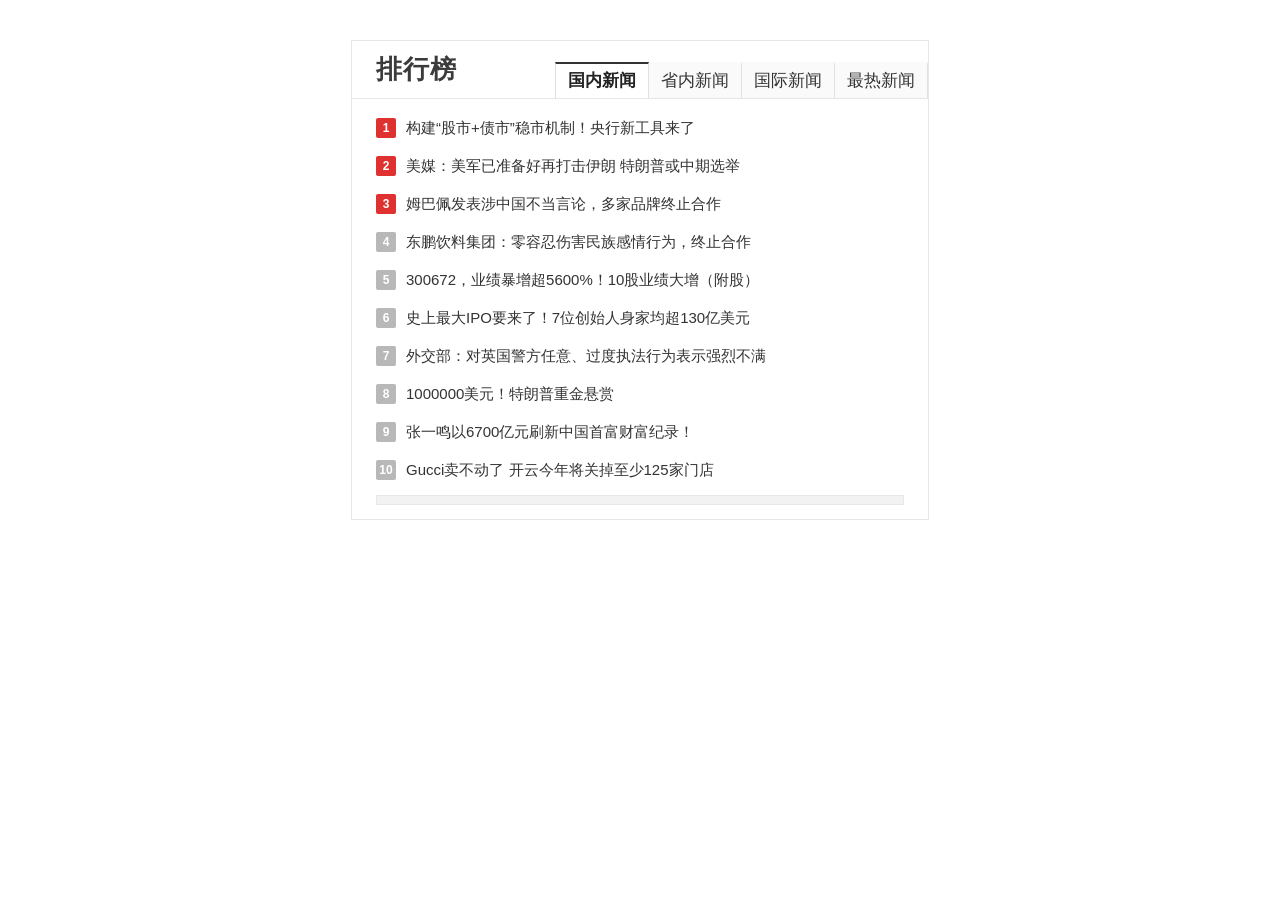
==== index.html @ a98377d5 "课堂测试0：新闻排行榜选项卡（魏子健）—— 四个选项卡切换，国内新闻默认，JS 外部引用可复用" ====
<!DOCTYPE html>
<!--
  ============================================================
  作者：魏子健
  建立时间：2026-11-04 14:20
  使用大模型：DeepSeek（DSH 桌面端 AI 助手）
  功能名称：新闻排行榜选项卡 —— 四个选项卡（国内新闻 / 省内新闻 / 国际新闻 / 最热新闻）切换展示新闻榜单，国内新闻为默认选项
  ============================================================
-->
<html lang="zh-CN">
<head>
  <meta charset="UTF-8">
  <meta name="viewport" content="width=device-width, initial-scale=1.0">
  <title>新闻排行榜 - 魏子健</title>
  <!-- 外部样式：样式全部写在 css/style.css，符合结构/样式/行为分离 -->
  <link rel="stylesheet" href="css/style.css">
</head>
<body>

  <!-- wzz_rankBox：排行榜外框，1:1 还原参考图（sina.png） -->
  <div class="wzz_rankBox" data-wzz-tabs>

    <!-- 头部：左侧标题 + 右侧选项卡 -->
    <div class="wzz_rankHeader">
      <h2 class="wzz_rankTitle">排行榜</h2>

      <!-- wzz_tabList：选项卡容器，data-wzz-tab 标记索引 -->
      <div class="wzz_tabList" id="wzz_tabList">
        <a href="javascript:;" class="wzz_tab wzz_active" data-wzz-tab="0">国内新闻</a>
        <a href="javascript:;" class="wzz_tab" data-wzz-tab="1">省内新闻</a>
        <a href="javascript:;" class="wzz_tab" data-wzz-tab="2">国际新闻</a>
        <a href="javascript:;" class="wzz_tab" data-wzz-tab="3">最热新闻</a>
      </div>
    </div>

    <!-- 内容区：四个面板，默认显示第 1 个（国内新闻） -->
    <div class="wzz_panelList">

      <!-- 国内新闻（默认选中） -->
      <ul class="wzz_panel wzz_active" data-wzz-panel="0">
        <li class="wzz_newsItem wzz_top"><span class="wzz_num">1</span><a href="javascript:;" class="wzz_newsLink">构建“股市+债市”稳市机制！央行新工具来了</a></li>
        <li class="wzz_newsItem wzz_top"><span class="wzz_num">2</span><a href="javascript:;" class="wzz_newsLink">美媒：美军已准备好再打击伊朗 特朗普或中期选举</a></li>
        <li class="wzz_newsItem wzz_top"><span class="wzz_num">3</span><a href="javascript:;" class="wzz_newsLink">姆巴佩发表涉中国不当言论，多家品牌终止合作</a></li>
        <li class="wzz_newsItem"><span class="wzz_num">4</span><a href="javascript:;" class="wzz_newsLink">东鹏饮料集团：零容忍伤害民族感情行为，终止合作</a></li>
        <li class="wzz_newsItem"><span class="wzz_num">5</span><a href="javascript:;" class="wzz_newsLink">300672，业绩暴增超5600%！10股业绩大增（附股）</a></li>
        <li class="wzz_newsItem"><span class="wzz_num">6</span><a href="javascript:;" class="wzz_newsLink">史上最大IPO要来了！7位创始人身家均超130亿美元</a></li>
        <li class="wzz_newsItem"><span class="wzz_num">7</span><a href="javascript:;" class="wzz_newsLink">外交部：对英国警方任意、过度执法行为表示强烈不满</a></li>
        <li class="wzz_newsItem"><span class="wzz_num">8</span><a href="javascript:;" class="wzz_newsLink">1000000美元！特朗普重金悬赏</a></li>
        <li class="wzz_newsItem"><span class="wzz_num">9</span><a href="javascript:;" class="wzz_newsLink">张一鸣以6700亿元刷新中国首富财富纪录！</a></li>
        <li class="wzz_newsItem"><span class="wzz_num">10</span><a href="javascript:;" class="wzz_newsLink">Gucci卖不动了 开云今年将关掉至少125家门店</a></li>
      </ul>

      <!-- 省内新闻 -->
      <ul class="wzz_panel" data-wzz-panel="1">
        <li class="wzz_newsItem wzz_top"><span class="wzz_num">1</span><a href="javascript:;" class="wzz_newsLink">辽宁大连：东北亚航运中心吞吐量再创新高</a></li>
        <li class="wzz_newsItem wzz_top"><span class="wzz_num">2</span><a href="javascript:;" class="wzz_newsLink">沈阳地铁多条线路年底前开通，覆盖浑南主城</a></li>
        <li class="wzz_newsItem wzz_top"><span class="wzz_num">3</span><a href="javascript:;" class="wzz_newsLink">省教育厅：中小学课后服务实现城乡全覆盖</a></li>
        <li class="wzz_newsItem"><span class="wzz_num">4</span><a href="javascript:;" class="wzz_newsLink">辽宁自贸区新增注册企业同比增长两成</a></li>
        <li class="wzz_newsItem"><span class="wzz_num">5</span><a href="javascript:;" class="wzz_newsLink">大连港开通至东南亚新航线，物流时效缩短四天</a></li>
        <li class="wzz_newsItem"><span class="wzz_num">6</span><a href="javascript:;" class="wzz_newsLink">省内多地迎来首场降雪，高速启动应急保通</a></li>
        <li class="wzz_newsItem"><span class="wzz_num">7</span><a href="javascript:;" class="wzz_newsLink">省属高校新增三个国家级一流本科专业</a></li>
        <li class="wzz_newsItem"><span class="wzz_num">8</span><a href="javascript:;" class="wzz_newsLink">秋粮收购进度过半，粮价总体平稳</a></li>
        <li class="wzz_newsItem"><span class="wzz_num">9</span><a href="javascript:;" class="wzz_newsLink">全省文旅消费季启动，百家景区门票半价</a></li>
        <li class="wzz_newsItem"><span class="wzz_num">10</span><a href="javascript:;" class="wzz_newsLink">省内首条智慧高速完成全路段感知设备部署</a></li>
      </ul>

      <!-- 国际新闻 -->
      <ul class="wzz_panel" data-wzz-panel="2">
        <li class="wzz_newsItem wzz_top"><span class="wzz_num">1</span><a href="javascript:;" class="wzz_newsLink">联合国气候大会达成阶段性融资共识</a></li>
        <li class="wzz_newsItem wzz_top"><span class="wzz_num">2</span><a href="javascript:;" class="wzz_newsLink">美联储维持利率不变，市场预期年内或降息</a></li>
        <li class="wzz_newsItem wzz_top"><span class="wzz_num">3</span><a href="javascript:;" class="wzz_newsLink">欧盟通过新一轮人工智能监管实施细则</a></li>
        <li class="wzz_newsItem"><span class="wzz_num">4</span><a href="javascript:;" class="wzz_newsLink">日本央行上调通胀预期，日元汇率短线走高</a></li>
        <li class="wzz_newsItem"><span class="wzz_num">5</span><a href="javascript:;" class="wzz_newsLink">中东多国启动跨境铁路互联项目可行性研究</a></li>
        <li class="wzz_newsItem"><span class="wzz_num">6</span><a href="javascript:;" class="wzz_newsLink">全球半导体设备出货额连续三季度回升</a></li>
        <li class="wzz_newsItem"><span class="wzz_num">7</span><a href="javascript:;" class="wzz_newsLink">世卫组织：全球流感疫苗接种率仍需提升</a></li>
        <li class="wzz_newsItem"><span class="wzz_num">8</span><a href="javascript:;" class="wzz_newsLink">欧洲多国遭遇强风暴，航班大面积延误</a></li>
        <li class="wzz_newsItem"><span class="wzz_num">9</span><a href="javascript:;" class="wzz_newsLink">拉美地区跨境电商交易额同比增长逾三成</a></li>
        <li class="wzz_newsItem"><span class="wzz_num">10</span><a href="javascript:;" class="wzz_newsLink">国际油价小幅回落，市场关注供给端变化</a></li>
      </ul>

      <!-- 最热新闻 -->
      <ul class="wzz_panel" data-wzz-panel="3">
        <li class="wzz_newsItem wzz_top"><span class="wzz_num">1</span><a href="javascript:;" class="wzz_newsLink">国产大模型开源生态再迎突破，下载量创新高</a></li>
        <li class="wzz_newsItem wzz_top"><span class="wzz_num">2</span><a href="javascript:;" class="wzz_newsLink">多地推出“以旧换新”补贴，家电销量明显回升</a></li>
        <li class="wzz_newsItem wzz_top"><span class="wzz_num">3</span><a href="javascript:;" class="wzz_newsLink">年轻人“反向旅游”走红，小众县城酒店预订翻倍</a></li>
        <li class="wzz_newsItem"><span class="wzz_num">4</span><a href="javascript:;" class="wzz_newsLink">新能源车渗透率突破五成，充电桩建设提速</a></li>
        <li class="wzz_newsItem"><span class="wzz_num">5</span><a href="javascript:;" class="wzz_newsLink">预制菜新规落地，餐饮企业加速调整供应链</a></li>
        <li class="wzz_newsItem"><span class="wzz_num">6</span><a href="javascript:;" class="wzz_newsLink">短视频平台上线“青少年模式”统一入口</a></li>
        <li class="wzz_newsItem"><span class="wzz_num">7</span><a href="javascript:;" class="wzz_newsLink">考研报名人数连续两年下降，专硕比例上升</a></li>
        <li class="wzz_newsItem"><span class="wzz_num">8</span><a href="javascript:;" class="wzz_newsLink">跨境电商“小单快反”模式成出口新增长点</a></li>
        <li class="wzz_newsItem"><span class="wzz_num">9</span><a href="javascript:;" class="wzz_newsLink">城市夜经济回暖，夜间消费订单同比增长</a></li>
        <li class="wzz_newsItem"><span class="wzz_num">10</span><a href="javascript:;" class="wzz_newsLink">AI 手机出货量占比提升，成换机主要驱动力</a></li>
      </ul>

    </div>

    <!-- 底部装饰条：1:1 还原参考图底部的浅灰横条 -->
    <div class="wzz_bottomBar"></div>
  </div>

  <!-- 外部脚本：选项卡逻辑，可复用 -->
  <script src="js/tab.js"></script>
</body>
</html>
---- css/style.css ----
/* ============================================================
   作者：魏子健
   建立时间：2026-11-04 14:20
   使用大模型：DeepSeek（DSH 桌面端 AI 助手）
   功能名称：新闻排行榜选项卡样式（1:1 还原参考图 sina.png）
   说明：所有类名统一以 wzz_ 开头，选中态统一使用 .wzz_active
   ============================================================ */

/* 基础重置：只影响本项目元素，避免污染全局 */
.wzz_rankBox,
.wzz_rankBox * {
  box-sizing: border-box;
  margin: 0;
  padding: 0;
}

/* 外框：参考图为 578px 宽、白底、浅灰描边 */
.wzz_rankBox {
  width: 578px;
  margin: 40px auto;
  background: #fff;
  border: 1px solid #e6e6e6;
  font-family: "Microsoft YaHei", "PingFang SC", Arial, sans-serif;
  color: #333;
}

/* 头部：左右布局，底部分隔线 */
.wzz_rankHeader {
  display: flex;
  align-items: flex-end;
  justify-content: space-between;
  padding: 0 0 0 24px;
  border-bottom: 1px solid #e6e6e6;
  height: 58px;
}

/* 标题「排行榜」 */
.wzz_rankTitle {
  font-size: 26px;
  font-weight: 700;
  color: #3b3b3b;
  line-height: 58px;
  letter-spacing: 1px;
}

/* 选项卡容器：贴右侧、底部对齐 */
.wzz_tabList {
  display: flex;
  align-items: flex-end;
  gap: 0;
}

/* 单个选项卡：参考图为带边框的小方块，未选中浅色，选中白底 + 顶部深色线 */
.wzz_tab {
  display: block;
  min-width: 54px;
  height: 36px;
  line-height: 34px;
  padding: 0 12px;
  text-align: center;
  font-size: 17px;
  color: #333;
  text-decoration: none;
  background: #fafafa;
  border: 1px solid #e0e0e0;
  border-bottom: none;
  border-top: 2px solid transparent;
  cursor: pointer;
  user-select: none;
  white-space: nowrap;
}

/* 相邻选项卡共享边框，避免双线 */
.wzz_tab + .wzz_tab {
  border-left: none;
}

/* 未选中 hover */
.wzz_tab:hover {
  color: #c00;
}

/* 选中态：统一用 wzz_active 控制 */
.wzz_tab.wzz_active {
  background: #fff;
  border-top-color: #333;
  color: #222;
  font-weight: 700;
}

/* 内容区 */
.wzz_panelList {
  padding: 10px 24px 6px;
}

/* 面板默认隐藏，选中态才显示 */
.wzz_panel {
  display: none;
  list-style: none;
}

.wzz_panel.wzz_active {
  display: block;
}

/* 单条新闻行：高度 38px，与参考图一致 */
.wzz_newsItem {
  display: flex;
  align-items: center;
  height: 38px;
  line-height: 38px;
  font-size: 15px;
  overflow: hidden;
}

/* 序号方块：20×20，默认灰色（4~10 名） */
.wzz_num {
  flex: none;
  width: 20px;
  height: 20px;
  line-height: 20px;
  margin-right: 10px;
  text-align: center;
  font-size: 12px;
  font-weight: 700;
  color: #fff;
  background: #b8b8b8;
  border-radius: 2px;
}

/* 前三名：红色方块 */
.wzz_newsItem.wzz_top .wzz_num {
  background: #e03131;
}

/* 新闻标题链接 */
.wzz_newsLink {
  color: #333;
  text-decoration: none;
  overflow: hidden;
  text-overflow: ellipsis;
  white-space: nowrap;
}

.wzz_newsLink:hover {
  color: #c00;
  text-decoration: underline;
}

/* 底部浅灰装饰条 */
.wzz_bottomBar {
  height: 10px;
  margin: 0 24px 14px;
  background: #f2f2f2;
  border: 1px solid #e8e8e8;
}
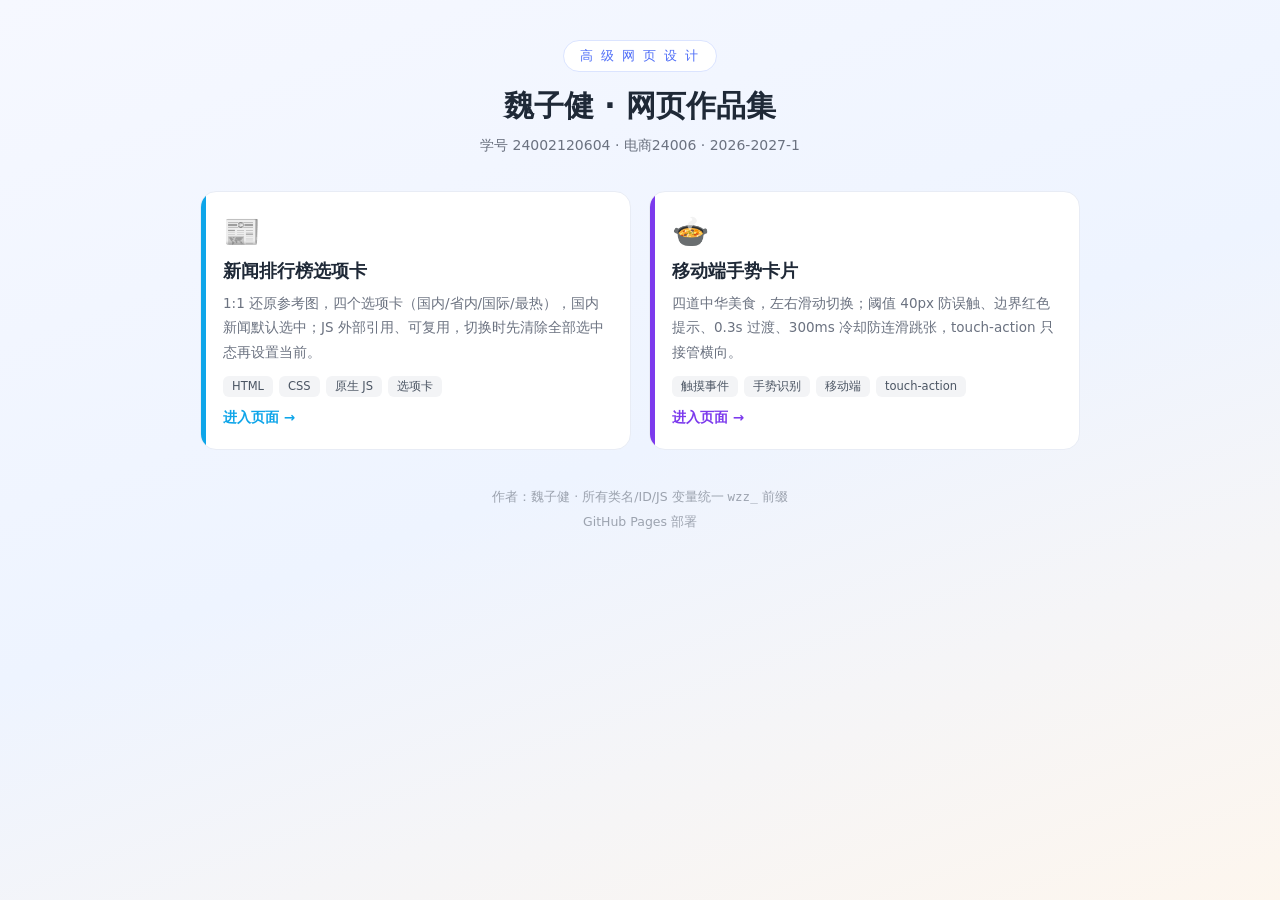
==== commit 71100dec: "作品集网站（魏子健）：新增移动端手势卡片页面 + 作品导航首页" ====
--- a/index.html
+++ b/index.html
@@ -2,103 +2,82 @@
 <!--
   ============================================================
   作者：魏子健
-  建立时间：2026-11-04 14:20
+  建立时间：2026-11-18 14:20
   使用大模型：DeepSeek（DSH 桌面端 AI 助手）
-  功能名称：新闻排行榜选项卡 —— 四个选项卡（国内新闻 / 省内新闻 / 国际新闻 / 最热新闻）切换展示新闻榜单，国内新闻为默认选项
+  功能名称：作品导航页 —— 汇总课程实践中完成的页面（新闻排行榜选项卡、移动端手势卡片）
   ============================================================
 -->
 <html lang="zh-CN">
 <head>
   <meta charset="UTF-8">
   <meta name="viewport" content="width=device-width, initial-scale=1.0">
-  <title>新闻排行榜 - 魏子健</title>
-  <!-- 外部样式：样式全部写在 css/style.css，符合结构/样式/行为分离 -->
-  <link rel="stylesheet" href="css/style.css">
+  <title>魏子健 · 网页作品集</title>
+  <style>
+    * { box-sizing: border-box; -webkit-tap-highlight-color: transparent; }
+    body {
+      margin: 0;
+      padding: 40px 20px 60px;
+      font-family: "Microsoft YaHei", "PingFang SC", system-ui, sans-serif;
+      background: linear-gradient(160deg, #f6f8ff 0%, #eef4ff 50%, #fdf6ee 100%);
+      min-height: 100vh;
+      color: #1f2937;
+    }
+    .wzz_wrap { max-width: 880px; margin: 0 auto; }
+    header { text-align: center; margin-bottom: 36px; }
+    header .wzz_badge {
+      display: inline-block; padding: 6px 16px; border-radius: 999px;
+      background: #fff; border: 1px solid #dbe4ff; color: #4f6ef7;
+      font-size: 13px; letter-spacing: 2px; margin-bottom: 14px;
+    }
+    header h1 { font-size: 30px; margin: 0 0 10px; }
+    header p { margin: 0; color: #6b7280; font-size: 14px; }
+    .wzz_grid { display: grid; grid-template-columns: repeat(auto-fit, minmax(280px, 1fr)); gap: 18px; }
+    a.wzz_card {
+      display: block; text-decoration: none; background: #fff; border-radius: 16px;
+      padding: 22px; border: 1px solid #e8ecf5; position: relative; overflow: hidden;
+      transition: transform .2s ease, box-shadow .2s ease; color: inherit;
+    }
+    a.wzz_card::before { content: ""; position: absolute; left: 0; top: 0; bottom: 0; width: 5px; background: var(--ac, #4f6ef7); }
+    a.wzz_card:hover { transform: translateY(-4px); box-shadow: 0 14px 28px rgba(31,41,55,.12); }
+    .wzz_emo { font-size: 30px; }
+    .wzz_card h2 { font-size: 18px; margin: 10px 0 8px; }
+    .wzz_card p { font-size: 13.5px; color: #6b7280; line-height: 1.8; margin: 0 0 12px; min-height: 48px; }
+    .wzz_tags { display: flex; flex-wrap: wrap; gap: 6px; margin-bottom: 12px; }
+    .wzz_tags i { font-style: normal; font-size: 11.5px; color: #4b5563; background: #f3f4f6; padding: 3px 9px; border-radius: 6px; }
+    .wzz_go { font-size: 13.5px; font-weight: bold; color: var(--ac, #4f6ef7); }
+    footer { text-align: center; color: #9ca3af; font-size: 12.5px; line-height: 2; margin-top: 34px; }
+  </style>
 </head>
 <body>
+  <div class="wzz_wrap">
+    <header>
+      <span class="wzz_badge">高 级 网 页 设 计</span>
+      <h1>魏子健 · 网页作品集</h1>
+      <p>学号 24002120604 · 电商24006 · 2026-2027-1</p>
+    </header>
 
-  <!-- wzz_rankBox：排行榜外框，1:1 还原参考图（sina.png） -->
-  <div class="wzz_rankBox" data-wzz-tabs>
+    <div class="wzz_grid">
+      <a class="wzz_card" href="news-tab.html" style="--ac:#0ea5e9">
+        <span class="wzz_emo">📰</span>
+        <h2>新闻排行榜选项卡</h2>
+        <p>1:1 还原参考图，四个选项卡（国内/省内/国际/最热），国内新闻默认选中；JS 外部引用、可复用，切换时先清除全部选中态再设置当前。</p>
+        <div class="wzz_tags"><i>HTML</i><i>CSS</i><i>原生 JS</i><i>选项卡</i></div>
+        <div class="wzz_go">进入页面 →</div>
+      </a>
 
-    <!-- 头部：左侧标题 + 右侧选项卡 -->
-    <div class="wzz_rankHeader">
-      <h2 class="wzz_rankTitle">排行榜</h2>
-
-      <!-- wzz_tabList：选项卡容器，data-wzz-tab 标记索引 -->
-      <div class="wzz_tabList" id="wzz_tabList">
-        <a href="javascript:;" class="wzz_tab wzz_active" data-wzz-tab="0">国内新闻</a>
-        <a href="javascript:;" class="wzz_tab" data-wzz-tab="1">省内新闻</a>
-        <a href="javascript:;" class="wzz_tab" data-wzz-tab="2">国际新闻</a>
-        <a href="javascript:;" class="wzz_tab" data-wzz-tab="3">最热新闻</a>
-      </div>
+      <a class="wzz_card" href="mobile-gesture.html" style="--ac:#7c3aed">
+        <span class="wzz_emo">🍲</span>
+        <h2>移动端手势卡片</h2>
+        <p>四道中华美食，左右滑动切换；阈值 40px 防误触、边界红色提示、0.3s 过渡、300ms 冷却防连滑跳张，touch-action 只接管横向。</p>
+        <div class="wzz_tags"><i>触摸事件</i><i>手势识别</i><i>移动端</i><i>touch-action</i></div>
+        <div class="wzz_go">进入页面 →</div>
+      </a>
     </div>
 
-    <!-- 内容区：四个面板，默认显示第 1 个（国内新闻） -->
-    <div class="wzz_panelList">
-
-      <!-- 国内新闻（默认选中） -->
-      <ul class="wzz_panel wzz_active" data-wzz-panel="0">
-        <li class="wzz_newsItem wzz_top"><span class="wzz_num">1</span><a href="javascript:;" class="wzz_newsLink">构建“股市+债市”稳市机制！央行新工具来了</a></li>
-        <li class="wzz_newsItem wzz_top"><span class="wzz_num">2</span><a href="javascript:;" class="wzz_newsLink">美媒：美军已准备好再打击伊朗 特朗普或中期选举</a></li>
-        <li class="wzz_newsItem wzz_top"><span class="wzz_num">3</span><a href="javascript:;" class="wzz_newsLink">姆巴佩发表涉中国不当言论，多家品牌终止合作</a></li>
-        <li class="wzz_newsItem"><span class="wzz_num">4</span><a href="javascript:;" class="wzz_newsLink">东鹏饮料集团：零容忍伤害民族感情行为，终止合作</a></li>
-        <li class="wzz_newsItem"><span class="wzz_num">5</span><a href="javascript:;" class="wzz_newsLink">300672，业绩暴增超5600%！10股业绩大增（附股）</a></li>
-        <li class="wzz_newsItem"><span class="wzz_num">6</span><a href="javascript:;" class="wzz_newsLink">史上最大IPO要来了！7位创始人身家均超130亿美元</a></li>
-        <li class="wzz_newsItem"><span class="wzz_num">7</span><a href="javascript:;" class="wzz_newsLink">外交部：对英国警方任意、过度执法行为表示强烈不满</a></li>
-        <li class="wzz_newsItem"><span class="wzz_num">8</span><a href="javascript:;" class="wzz_newsLink">1000000美元！特朗普重金悬赏</a></li>
-        <li class="wzz_newsItem"><span class="wzz_num">9</span><a href="javascript:;" class="wzz_newsLink">张一鸣以6700亿元刷新中国首富财富纪录！</a></li>
-        <li class="wzz_newsItem"><span class="wzz_num">10</span><a href="javascript:;" class="wzz_newsLink">Gucci卖不动了 开云今年将关掉至少125家门店</a></li>
-      </ul>
-
-      <!-- 省内新闻 -->
-      <ul class="wzz_panel" data-wzz-panel="1">
-        <li class="wzz_newsItem wzz_top"><span class="wzz_num">1</span><a href="javascript:;" class="wzz_newsLink">辽宁大连：东北亚航运中心吞吐量再创新高</a></li>
-        <li class="wzz_newsItem wzz_top"><span class="wzz_num">2</span><a href="javascript:;" class="wzz_newsLink">沈阳地铁多条线路年底前开通，覆盖浑南主城</a></li>
-        <li class="wzz_newsItem wzz_top"><span class="wzz_num">3</span><a href="javascript:;" class="wzz_newsLink">省教育厅：中小学课后服务实现城乡全覆盖</a></li>
-        <li class="wzz_newsItem"><span class="wzz_num">4</span><a href="javascript:;" class="wzz_newsLink">辽宁自贸区新增注册企业同比增长两成</a></li>
-        <li class="wzz_newsItem"><span class="wzz_num">5</span><a href="javascript:;" class="wzz_newsLink">大连港开通至东南亚新航线，物流时效缩短四天</a></li>
-        <li class="wzz_newsItem"><span class="wzz_num">6</span><a href="javascript:;" class="wzz_newsLink">省内多地迎来首场降雪，高速启动应急保通</a></li>
-        <li class="wzz_newsItem"><span class="wzz_num">7</span><a href="javascript:;" class="wzz_newsLink">省属高校新增三个国家级一流本科专业</a></li>
-        <li class="wzz_newsItem"><span class="wzz_num">8</span><a href="javascript:;" class="wzz_newsLink">秋粮收购进度过半，粮价总体平稳</a></li>
-        <li class="wzz_newsItem"><span class="wzz_num">9</span><a href="javascript:;" class="wzz_newsLink">全省文旅消费季启动，百家景区门票半价</a></li>
-        <li class="wzz_newsItem"><span class="wzz_num">10</span><a href="javascript:;" class="wzz_newsLink">省内首条智慧高速完成全路段感知设备部署</a></li>
-      </ul>
-
-      <!-- 国际新闻 -->
-      <ul class="wzz_panel" data-wzz-panel="2">
-        <li class="wzz_newsItem wzz_top"><span class="wzz_num">1</span><a href="javascript:;" class="wzz_newsLink">联合国气候大会达成阶段性融资共识</a></li>
-        <li class="wzz_newsItem wzz_top"><span class="wzz_num">2</span><a href="javascript:;" class="wzz_newsLink">美联储维持利率不变，市场预期年内或降息</a></li>
-        <li class="wzz_newsItem wzz_top"><span class="wzz_num">3</span><a href="javascript:;" class="wzz_newsLink">欧盟通过新一轮人工智能监管实施细则</a></li>
-        <li class="wzz_newsItem"><span class="wzz_num">4</span><a href="javascript:;" class="wzz_newsLink">日本央行上调通胀预期，日元汇率短线走高</a></li>
-        <li class="wzz_newsItem"><span class="wzz_num">5</span><a href="javascript:;" class="wzz_newsLink">中东多国启动跨境铁路互联项目可行性研究</a></li>
-        <li class="wzz_newsItem"><span class="wzz_num">6</span><a href="javascript:;" class="wzz_newsLink">全球半导体设备出货额连续三季度回升</a></li>
-        <li class="wzz_newsItem"><span class="wzz_num">7</span><a href="javascript:;" class="wzz_newsLink">世卫组织：全球流感疫苗接种率仍需提升</a></li>
-        <li class="wzz_newsItem"><span class="wzz_num">8</span><a href="javascript:;" class="wzz_newsLink">欧洲多国遭遇强风暴，航班大面积延误</a></li>
-        <li class="wzz_newsItem"><span class="wzz_num">9</span><a href="javascript:;" class="wzz_newsLink">拉美地区跨境电商交易额同比增长逾三成</a></li>
-        <li class="wzz_newsItem"><span class="wzz_num">10</span><a href="javascript:;" class="wzz_newsLink">国际油价小幅回落，市场关注供给端变化</a></li>
-      </ul>
-
-      <!-- 最热新闻 -->
-      <ul class="wzz_panel" data-wzz-panel="3">
-        <li class="wzz_newsItem wzz_top"><span class="wzz_num">1</span><a href="javascript:;" class="wzz_newsLink">国产大模型开源生态再迎突破，下载量创新高</a></li>
-        <li class="wzz_newsItem wzz_top"><span class="wzz_num">2</span><a href="javascript:;" class="wzz_newsLink">多地推出“以旧换新”补贴，家电销量明显回升</a></li>
-        <li class="wzz_newsItem wzz_top"><span class="wzz_num">3</span><a href="javascript:;" class="wzz_newsLink">年轻人“反向旅游”走红，小众县城酒店预订翻倍</a></li>
-        <li class="wzz_newsItem"><span class="wzz_num">4</span><a href="javascript:;" class="wzz_newsLink">新能源车渗透率突破五成，充电桩建设提速</a></li>
-        <li class="wzz_newsItem"><span class="wzz_num">5</span><a href="javascript:;" class="wzz_newsLink">预制菜新规落地，餐饮企业加速调整供应链</a></li>
-        <li class="wzz_newsItem"><span class="wzz_num">6</span><a href="javascript:;" class="wzz_newsLink">短视频平台上线“青少年模式”统一入口</a></li>
-        <li class="wzz_newsItem"><span class="wzz_num">7</span><a href="javascript:;" class="wzz_newsLink">考研报名人数连续两年下降，专硕比例上升</a></li>
-        <li class="wzz_newsItem"><span class="wzz_num">8</span><a href="javascript:;" class="wzz_newsLink">跨境电商“小单快反”模式成出口新增长点</a></li>
-        <li class="wzz_newsItem"><span class="wzz_num">9</span><a href="javascript:;" class="wzz_newsLink">城市夜经济回暖，夜间消费订单同比增长</a></li>
-        <li class="wzz_newsItem"><span class="wzz_num">10</span><a href="javascript:;" class="wzz_newsLink">AI 手机出货量占比提升，成换机主要驱动力</a></li>
-      </ul>
-
-    </div>
-
-    <!-- 底部装饰条：1:1 还原参考图底部的浅灰横条 -->
-    <div class="wzz_bottomBar"></div>
+    <footer>
+      作者：魏子健 · 所有类名/ID/JS 变量统一 <code>wzz_</code> 前缀<br>
+      GitHub Pages 部署
+    </footer>
   </div>
-
-  <!-- 外部脚本：选项卡逻辑，可复用 -->
-  <script src="js/tab.js"></script>
 </body>
 </html>
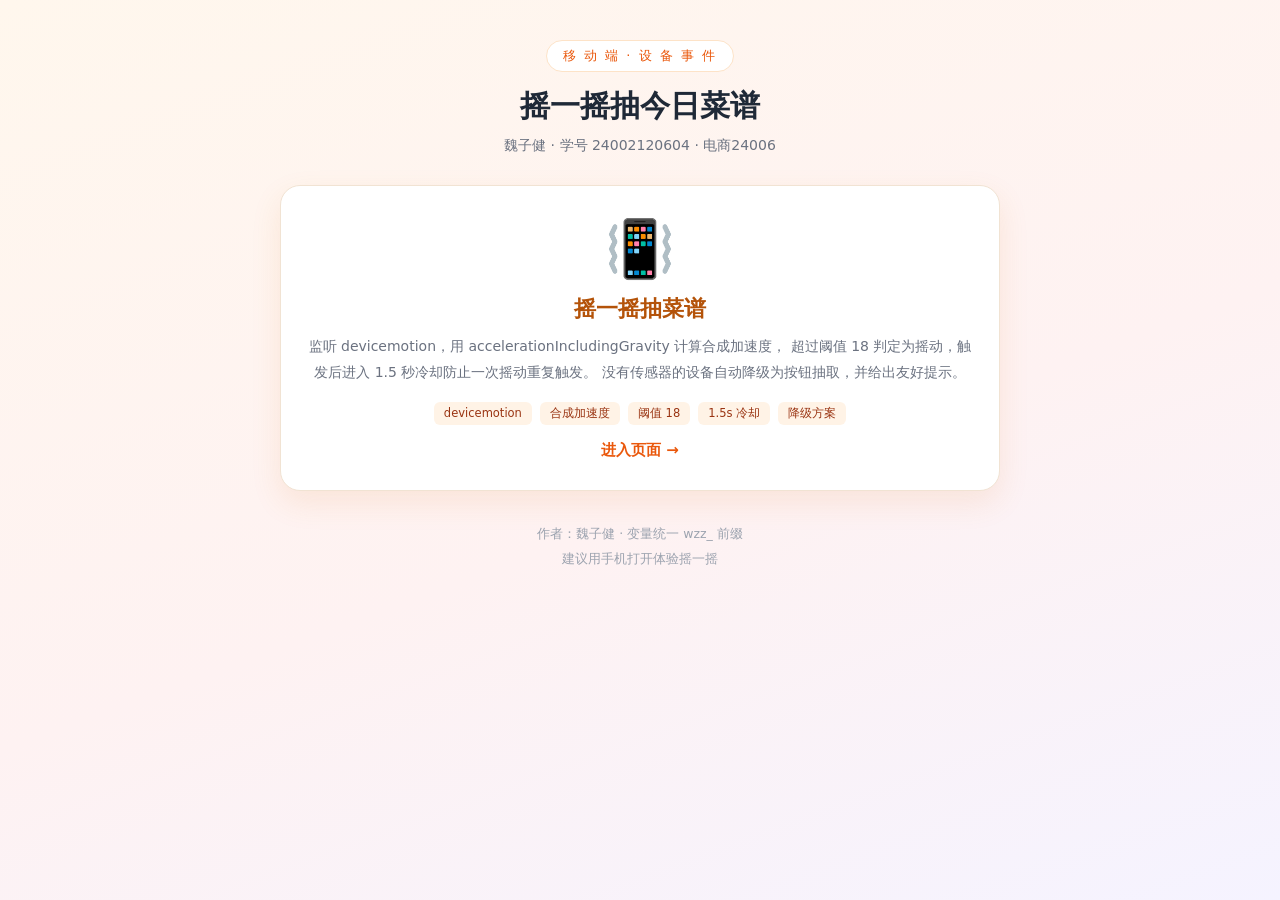
==== commit 7041d3f7: "新增摇一摇抽菜谱页面（魏子健）：devicemotion 合成加速度 + 阈值 18 + 1.5s 冷却 + 无传感器降级" ====
--- a/index.html
+++ b/index.html
@@ -2,81 +2,74 @@
 <!--
   ============================================================
   作者：魏子健
-  建立时间：2026-11-18 14:20
+  建立时间：2026-11-18 14:35
   使用大模型：DeepSeek（DSH 桌面端 AI 助手）
-  功能名称：作品导航页 —— 汇总课程实践中完成的页面（新闻排行榜选项卡、移动端手势卡片）
+  功能名称：作品导航首页 —— 移动端设备事件实践：摇一摇抽今日菜谱
   ============================================================
 -->
 <html lang="zh-CN">
 <head>
   <meta charset="UTF-8">
   <meta name="viewport" content="width=device-width, initial-scale=1.0">
-  <title>魏子健 · 网页作品集</title>
+  <title>魏子健 · 摇一摇抽菜谱</title>
   <style>
     * { box-sizing: border-box; -webkit-tap-highlight-color: transparent; }
     body {
       margin: 0;
       padding: 40px 20px 60px;
       font-family: "Microsoft YaHei", "PingFang SC", system-ui, sans-serif;
-      background: linear-gradient(160deg, #f6f8ff 0%, #eef4ff 50%, #fdf6ee 100%);
+      background: linear-gradient(160deg, #fff7ed 0%, #fef2f2 55%, #f5f3ff 100%);
       min-height: 100vh;
       color: #1f2937;
     }
-    .wzz_wrap { max-width: 880px; margin: 0 auto; }
-    header { text-align: center; margin-bottom: 36px; }
+    .wzz_wrap { max-width: 720px; margin: 0 auto; text-align: center; }
     header .wzz_badge {
       display: inline-block; padding: 6px 16px; border-radius: 999px;
-      background: #fff; border: 1px solid #dbe4ff; color: #4f6ef7;
+      background: #fff; border: 1px solid #fde3c8; color: #ea580c;
       font-size: 13px; letter-spacing: 2px; margin-bottom: 14px;
     }
     header h1 { font-size: 30px; margin: 0 0 10px; }
-    header p { margin: 0; color: #6b7280; font-size: 14px; }
-    .wzz_grid { display: grid; grid-template-columns: repeat(auto-fit, minmax(280px, 1fr)); gap: 18px; }
+    header p { margin: 0 0 30px; color: #6b7280; font-size: 14px; }
+
     a.wzz_card {
-      display: block; text-decoration: none; background: #fff; border-radius: 16px;
-      padding: 22px; border: 1px solid #e8ecf5; position: relative; overflow: hidden;
-      transition: transform .2s ease, box-shadow .2s ease; color: inherit;
+      display: block; text-decoration: none; background: #fff; border-radius: 20px;
+      padding: 30px 24px; border: 1px solid #f1e3d3; color: inherit;
+      box-shadow: 0 12px 30px rgba(220, 120, 40, 0.12);
+      transition: transform .2s ease, box-shadow .2s ease;
     }
-    a.wzz_card::before { content: ""; position: absolute; left: 0; top: 0; bottom: 0; width: 5px; background: var(--ac, #4f6ef7); }
-    a.wzz_card:hover { transform: translateY(-4px); box-shadow: 0 14px 28px rgba(31,41,55,.12); }
-    .wzz_emo { font-size: 30px; }
-    .wzz_card h2 { font-size: 18px; margin: 10px 0 8px; }
-    .wzz_card p { font-size: 13.5px; color: #6b7280; line-height: 1.8; margin: 0 0 12px; min-height: 48px; }
-    .wzz_tags { display: flex; flex-wrap: wrap; gap: 6px; margin-bottom: 12px; }
-    .wzz_tags i { font-style: normal; font-size: 11.5px; color: #4b5563; background: #f3f4f6; padding: 3px 9px; border-radius: 6px; }
-    .wzz_go { font-size: 13.5px; font-weight: bold; color: var(--ac, #4f6ef7); }
-    footer { text-align: center; color: #9ca3af; font-size: 12.5px; line-height: 2; margin-top: 34px; }
+    a.wzz_card:hover { transform: translateY(-4px); box-shadow: 0 18px 36px rgba(220, 120, 40, 0.18); }
+    .wzz_emo { font-size: 56px; display: block; margin-bottom: 12px; }
+    .wzz_card h2 { font-size: 22px; margin: 0 0 10px; color: #b45309; }
+    .wzz_card p { font-size: 14px; line-height: 1.85; color: #6b7280; margin: 0 0 16px; }
+    .wzz_tags { display: flex; flex-wrap: wrap; gap: 8px; justify-content: center; margin-bottom: 16px; }
+    .wzz_tags i { font-style: normal; font-size: 11.5px; color: #9a3412; background: #fff3e6; padding: 4px 10px; border-radius: 6px; }
+    .wzz_go { font-size: 15px; font-weight: bold; color: #ea580c; }
+    footer { margin-top: 30px; color: #9ca3af; font-size: 12.5px; line-height: 2; }
   </style>
 </head>
 <body>
   <div class="wzz_wrap">
     <header>
-      <span class="wzz_badge">高 级 网 页 设 计</span>
-      <h1>魏子健 · 网页作品集</h1>
-      <p>学号 24002120604 · 电商24006 · 2026-2027-1</p>
+      <span class="wzz_badge">移 动 端 · 设 备 事 件</span>
+      <h1>摇一摇抽今日菜谱</h1>
+      <p>魏子健 · 学号 24002120604 · 电商24006</p>
     </header>
 
-    <div class="wzz_grid">
-      <a class="wzz_card" href="news-tab.html" style="--ac:#0ea5e9">
-        <span class="wzz_emo">📰</span>
-        <h2>新闻排行榜选项卡</h2>
-        <p>1:1 还原参考图，四个选项卡（国内/省内/国际/最热），国内新闻默认选中；JS 外部引用、可复用，切换时先清除全部选中态再设置当前。</p>
-        <div class="wzz_tags"><i>HTML</i><i>CSS</i><i>原生 JS</i><i>选项卡</i></div>
-        <div class="wzz_go">进入页面 →</div>
-      </a>
-
-      <a class="wzz_card" href="mobile-gesture.html" style="--ac:#7c3aed">
-        <span class="wzz_emo">🍲</span>
-        <h2>移动端手势卡片</h2>
-        <p>四道中华美食，左右滑动切换；阈值 40px 防误触、边界红色提示、0.3s 过渡、300ms 冷却防连滑跳张，touch-action 只接管横向。</p>
-        <div class="wzz_tags"><i>触摸事件</i><i>手势识别</i><i>移动端</i><i>touch-action</i></div>
-        <div class="wzz_go">进入页面 →</div>
-      </a>
-    </div>
+    <a class="wzz_card" href="mobile-sensor.html">
+      <span class="wzz_emo">📳</span>
+      <h2>摇一摇抽菜谱</h2>
+      <p>
+        监听 devicemotion，用 accelerationIncludingGravity 计算合成加速度，
+        超过阈值 18 判定为摇动，触发后进入 1.5 秒冷却防止一次摇动重复触发。
+        没有传感器的设备自动降级为按钮抽取，并给出友好提示。
+      </p>
+      <div class="wzz_tags"><i>devicemotion</i><i>合成加速度</i><i>阈值 18</i><i>1.5s 冷却</i><i>降级方案</i></div>
+      <div class="wzz_go">进入页面 →</div>
+    </a>
 
     <footer>
-      作者：魏子健 · 所有类名/ID/JS 变量统一 <code>wzz_</code> 前缀<br>
-      GitHub Pages 部署
+      作者：魏子健 · 变量统一 wzz_ 前缀<br>
+      建议用手机打开体验摇一摇
     </footer>
   </div>
 </body>
